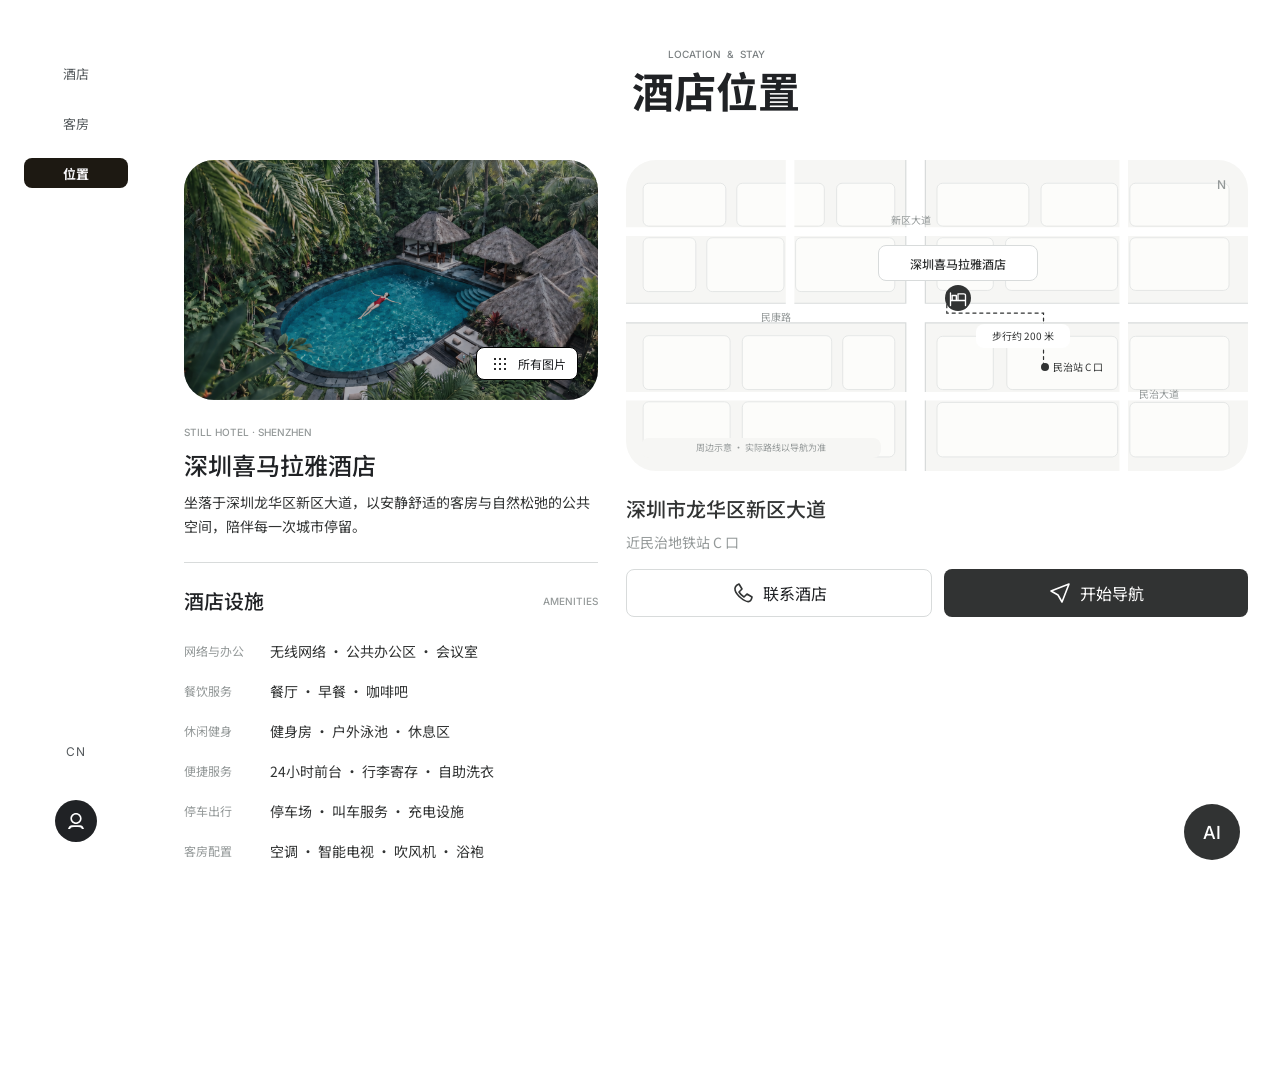
==== location.html @ 6130de10 "Publish hotel booking demo site" ====
<!doctype html>
<html lang="zh-CN"><head><link rel="icon" href="assets/favicon.svg?v=4" type="image/svg+xml"><meta charset="utf-8"><meta name="viewport" content="width=device-width, initial-scale=1, viewport-fit=cover"><title>酒店位置 · 深圳喜马拉雅酒店</title><link rel="stylesheet" href="css/base.css"><link rel="stylesheet" href="css/location.css"></head><body class="location-page"><aside class="site-sidebar" data-sidebar="location"></aside><main class="page-main"><header class="page-heading"><p>LOCATION  &amp;  STAY</p><h1>酒店位置</h1></header><div class="location-body"><section class="location-intro"><div class="location-photo"><img src="assets/location/7f767.png" alt="酒店户外泳池与自然环境"><a class="location-photos" href="gallery.html?type=hotel"><img src="assets/location/2e0fc.svg" alt="">所有图片</a></div><div class="location-about"><p class="eyebrow">STILL HOTEL · SHENZHEN</p><h2>深圳喜马拉雅酒店</h2><p>坐落于深圳龙华区新区大道，以安静舒适的客房与自然松弛的公共空间，陪伴每一次城市停留。</p></div><div class="location-divider"></div><section class="location-amenities"><header><h2>酒店设施</h2><span>AMENITIES</span></header><dl><div class="amenity-row"><dt>网络与办公</dt><dd>无线网络 · 公共办公区 · 会议室</dd></div><div class="amenity-row"><dt>餐饮服务</dt><dd>餐厅 · 早餐 · 咖啡吧</dd></div><div class="amenity-row"><dt>休闲健身</dt><dd>健身房 · 户外泳池 · 休息区</dd></div><div class="amenity-row"><dt>便捷服务</dt><dd>24小时前台 · 行李寄存 · 自助洗衣</dd></div><div class="amenity-row"><dt>停车出行</dt><dd>停车场 · 叫车服务 · 充电设施</dd></div><div class="amenity-row"><dt>客房配置</dt><dd>空调 · 智能电视 · 吹风机 · 浴袍</dd></div></dl></section></section><section class="location-map-column" aria-label="地图与到店信息"><div class="location-map"><img src="assets/location/9c6fa.svg" alt="酒店周边道路和步行路线示意图"><span class="map-north">N</span><span class="map-street map-street-one">新区大道</span><span class="map-street map-street-two">民康路</span><span class="map-street map-street-three">民治大道</span><div class="map-hotel"><div class="map-hotel-name">深圳喜马拉雅酒店</div><div class="map-hotel-icon"><img src="assets/location/abab0.svg" alt="酒店位置"></div></div><div class="map-station"><i></i>民治站 C 口</div><div class="map-distance">步行约 200 米</div><div class="map-note">周边示意 · 实际路线以导航为准</div></div><div class="location-address"><div class="location-address-copy"><h2>深圳市龙华区新区大道</h2><p>近民治地铁站 C 口</p></div><div class="location-actions"><button class="ui-button button-outline" type="button" data-contact><img src="assets/orders/0056a.svg" alt="">联系酒店</button><a class="ui-button button-dark" href="https://uri.amap.com/search?keyword=%E6%B7%B1%E5%9C%B3%E5%B8%82%E9%BE%99%E5%8D%8E%E5%8C%BA%E6%96%B0%E5%8C%BA%E5%A4%A7%E9%81%93&amp;city=%E6%B7%B1%E5%9C%B3" target="_blank" rel="noopener"><img src="assets/location/9ccf1.svg" alt="">开始导航</a></div></div></section></div></main><button class="location-ai" type="button" aria-label="打开 AI 旅行助手" aria-expanded="false" aria-controls="ai-panel"><span class="location-ai-label">AI · 智能点评，看看酒店评价</span><span class="location-ai-orb">AI</span></button><section class="ai-panel" id="ai-panel" hidden aria-label="AI 旅行助手"><header><h2>AI 旅行助手</h2><button type="button" data-close-ai aria-label="关闭旅行助手">×</button></header><p>从酒店位置与设施信息，了解这次入住。</p><div class="ai-prompts"><button data-ai-question>如何到店？</button><button data-ai-question>有哪些设施？</button><button data-ai-question>停车方便吗？</button></div><div class="ai-answer" aria-live="polite">选择一个问题，查看本页提供的酒店信息。</div><form id="ai-form"><input name="question" aria-label="旅行问题" placeholder="想了解什么？" maxlength="200"><button type="submit">发送</button></form></section><dialog class="ui-dialog" id="hotel-contact"><button class="ui-dialog-close" data-dialog-close aria-label="关闭联系信息">×</button><h2>联系酒店</h2><p>深圳喜马拉雅酒店<br>深圳市龙华区新区大道<br>24 小时前台服务</p><p>设计稿未提供联系电话。完成酒店资料接入后，此处将展示酒店确认的联系方式。</p><div class="dialog-actions"><button class="ui-button button-dark" data-dialog-close>知道了</button></div></dialog><script type="module" src="js/common.js"></script><script type="module" src="js/location.js"></script></body></html>
---- css/base.css ----
@import url('./fonts.css');
@import url('./calendar.css');
:root{--ink:#202225;--text:#313333;--muted:#949999;--border:#d8dbdb;--soft:#f6f6f4;--dark:#1d1912;--motion:180ms cubic-bezier(.2,.7,.25,1);font-family:Inter,'Noto Sans SC','PingFang SC',sans-serif;color:var(--ink);font-synthesis:none;-webkit-font-smoothing:antialiased}
*{box-sizing:border-box}html{scroll-behavior:smooth}body{margin:0;background:#fff;font-size:14px}h1,h2,h3,p{margin:0}a{color:inherit;text-decoration:none}button,input,select,textarea{font:inherit;color:inherit}button,a,input,select,textarea{ -webkit-tap-highlight-color:transparent}button{cursor:pointer;border:0;background:none}button,a,input,select,textarea{transition:background-color var(--motion),border-color var(--motion),box-shadow var(--motion),transform var(--motion),opacity var(--motion)}button:hover,a:hover{filter:brightness(.94)}button:active,a:active{transform:translateY(1px)}button:disabled{cursor:not-allowed;opacity:.45}button:focus-visible,a:focus-visible{outline:2px solid #827469;outline-offset:4px}input:focus,select:focus,textarea:focus{outline:none;border-color:#827469;box-shadow:0 0 0 3px #82746920}input[type=checkbox],input[type=radio]{accent-color:#202225;cursor:pointer;transition:transform var(--motion)}input[type=checkbox]:active,input[type=radio]:active{transform:scale(.85)}img{display:block;max-width:100%}[hidden]{display:none!important}.sr-only{position:absolute;width:1px;height:1px;padding:0;margin:-1px;overflow:hidden;clip:rect(0,0,0,0);white-space:nowrap;border:0}
.site-sidebar{position:fixed;z-index:20;left:40px;top:92px;width:104px;height:calc(100dvh - 184px);min-height:400px;display:flex;flex-direction:column;align-items:center;padding:10px 0;gap:20px}.site-sidebar nav{display:flex;flex-direction:column;gap:20px;width:100%}.site-nav-link{height:30px;width:104px;display:flex;align-items:center;justify-content:center;font-size:13px;color:#555a5d;border-radius:8px}.site-nav-link[aria-current=page]{background:#1d1912;color:#f8f8fa;font-weight:700}.site-sidebar-footer{margin-top:auto;display:flex;flex-direction:column;gap:40px;align-items:center}.site-language{font-size:12px;letter-spacing:.8px;height:18px;color:#555a5d}.site-account{display:grid;place-items:center;border-radius:50%;width:42px;height:42px;background:#202225}.site-account img{width:15.735px;height:16px}.site-account-menu{position:absolute;bottom:0;left:112px;width:156px;padding:8px;border:1px solid var(--border);background:white;border-radius:10px;box-shadow:0 12px 40px #0002}.site-account-menu a{display:block;padding:12px;border-radius:6px}.site-account-menu a:hover{background:var(--soft)}.orders-page .site-sidebar,.detail-page .site-sidebar{left:0;top:0;height:100dvh;min-height:0;width:184px;padding:50px 40px;border-right:1px solid var(--border)}
.page-main{margin-left:224px;padding:92px 40px 64px 0;min-height:1080px}.page-heading{height:80px;display:flex;flex-direction:column;align-items:center;gap:7px}.page-heading p{font-size:10px;font-weight:500;line-height:12px;color:#7b8082;white-space:pre}.page-heading h1{font-size:42px;line-height:51px;font-weight:700}.button-dark{background:var(--ink);color:white}.button-outline{border:1px solid var(--border);background:white}.ui-button{display:inline-flex;align-items:center;justify-content:center;gap:8px;min-height:44px;padding:10px 20px;border-radius:8px}.ui-button img{width:24px;height:24px}.ui-toast{position:fixed;bottom:28px;left:50%;transform:translate(-50%,15px);padding:14px 22px;background:#202225;color:white;box-shadow:0 8px 24px #0002;border-radius:8px;z-index:120;opacity:0;max-width:calc(100vw - 32px);transition:opacity var(--motion),transform var(--motion);pointer-events:none}.ui-toast.is-visible{opacity:1;transform:translate(-50%,0)}
.search-bar{display:flex;height:68px;border:1px solid #e1e1e1;border-radius:8px;background:white;box-shadow:0 24px 72px #272b2b17;overflow:hidden}.search-field{flex:1;position:relative;display:flex;justify-content:center;flex-direction:column;padding:10px 20px;border-right:1px solid #e1e1e1;gap:0;min-width:0;font-family:'PingFang SC','Noto Sans SC',sans-serif}.search-label{font-size:11px;color:#949999;letter-spacing:2px;line-height:16.5px}.search-value{font-size:15px;line-height:22.5px;color:#1d1912;white-space:nowrap}.search-field input,.search-field select{position:absolute;inset:0;opacity:0;width:100%;height:100%;cursor:pointer;border:0}.search-field:focus-within{background:#f6f6f4;box-shadow:inset 0 0 0 2px #827469}.search-submit{flex:1;padding:0;background:#1d1912;color:white;font-family:'PingFang SC','Noto Sans SC',sans-serif;font-size:14px}.global-loading{position:fixed;top:0;left:0;right:0;height:3px;z-index:200;background:#e8e8e5;overflow:hidden}.global-loading:after{content:'';position:absolute;inset:0 auto 0 0;width:35%;background:#202225;animation:load-progress 1s ease-in-out infinite}@keyframes load-progress{from{transform:translateX(-110%)}to{transform:translateX(390%)}}.ui-dialog{max-width:560px;width:calc(100% - 32px);border:1px solid var(--border);border-radius:12px;padding:28px;box-shadow:0 24px 90px #0003;color:var(--text)}.ui-dialog::backdrop{background:#20222560;backdrop-filter:blur(3px)}.ui-dialog h2{font-size:22px;margin-bottom:18px}.ui-dialog p{line-height:1.8;margin-bottom:18px}.ui-dialog-close{float:right;font-size:22px}.dialog-actions{display:flex;justify-content:flex-end;gap:12px;margin-top:24px}
@media(min-width:768px) and (max-height:900px){.site-sidebar{top:48px;height:calc(100dvh - 96px)}.page-main{padding-top:48px}.orders-page .site-sidebar,.detail-page .site-sidebar{top:0;height:100dvh}}
@media(min-width:768px) and (max-width:1439px){.page-main{margin-left:184px;padding-right:32px}.site-sidebar{left:24px}.orders-page .site-sidebar,.detail-page .site-sidebar{left:0}}
@media(max-width:767px){body{font-size:14px}.site-sidebar,.orders-page .site-sidebar,.detail-page .site-sidebar{top:0;left:0;width:100%;height:64px;min-height:0;flex-direction:row;justify-content:space-between;padding:12px 16px;gap:12px;background:#fff;border:0;border-bottom:1px solid #e8e9e9}.site-sidebar nav{flex-direction:row;gap:4px;width:auto}.site-nav-link{width:auto;min-width:54px;height:34px;padding:0 12px}.site-sidebar-footer{margin:0;flex-direction:row;gap:8px}.site-language{display:none}.site-account{width:34px;height:34px}.site-account-menu{top:56px;bottom:auto;left:auto;right:12px}.page-main{margin:0;padding:94px 20px 40px;min-height:100dvh}.page-heading{height:76px}.page-heading h1{font-size:30px;line-height:40px}.search-bar{display:grid;grid-template-columns:repeat(2,minmax(0,1fr));height:128px}.search-field{padding:10px 14px;border-bottom:1px solid #e1e1e1}.search-field:nth-child(2){border-right:0}.search-label{font-size:10px}.search-value{font-size:14px}.ui-toast{bottom:18px;font-size:13px;width:max-content}.ui-dialog{padding:20px}.ui-dialog h2{font-size:20px}}
@media(prefers-reduced-motion:reduce){html{scroll-behavior:auto}*,*:before,*:after{animation-duration:.01ms!important;transition-duration:.01ms!important;animation-iteration-count:1!important}}

@media(max-width:767px){.site-sidebar,.orders-page .site-sidebar,.detail-page .site-sidebar{height:calc(64px + env(safe-area-inset-top));padding-top:calc(12px + env(safe-area-inset-top))}.site-account-menu{top:calc(56px + env(safe-area-inset-top))}.page-main{padding-top:calc(94px + env(safe-area-inset-top))}}

@media(max-width:767px){.orders-page .orders-main,.detail-page .orders-main{padding-top:calc(64px + env(safe-area-inset-top))}}
---- css/location.css ----
.location-body{display:grid;grid-template-columns:minmax(0,600fr) minmax(0,1016fr);gap:40px;margin-top:32px}.location-intro{display:flex;flex-direction:column;gap:24px;min-width:0}.location-photo{position:relative;height:260px}.location-photo>img{width:100%;height:100%;object-fit:cover;border-radius:30px}.location-photos{position:absolute;bottom:20px;right:20px;display:flex;align-items:center;gap:6px;height:33px;padding:1px 11px;background:white;border:1px solid #010101;border-radius:8px;font-size:12px}.location-photos img{width:24px;height:24px}.location-about{display:flex;flex-direction:column;gap:8px;font-family:'Noto Sans SC',sans-serif}.location-about .eyebrow{font-family:Inter,sans-serif;font-size:10px;line-height:16px;color:#949999;font-weight:500}.location-about h2{font-size:24px;line-height:34px;font-weight:500}.location-about p{font-size:16px;line-height:24px;color:#313333}.location-divider{height:1px;background:#d8dbdb}.location-amenities{font-family:'Noto Sans SC',sans-serif}.location-amenities header{display:flex;justify-content:space-between;align-items:center;height:28px;margin-bottom:16px}.location-amenities h2{font-size:20px;line-height:28px;font-weight:500}.location-amenities header span{font-family:Inter,sans-serif;font-size:10px;font-weight:500;color:#949999}.amenity-row{display:grid;grid-template-columns:84px 1fr;gap:16px;align-items:center;min-height:40px}.amenity-row dt{font-size:14px;line-height:22px;color:#949999}.amenity-row dd{font-size:16px;line-height:24px;color:#313333;margin:0}.location-amenities dl{margin:0}.location-map-column{min-width:0}.location-map{position:relative;width:100%;aspect-ratio:2;background:#f6f6f4;overflow:hidden;border-radius:30px;font-family:'Noto Sans SC',sans-serif;color:#949999}.location-map>img{width:100%;height:100%;object-fit:fill}.map-north{position:absolute;left:95.08%;top:5.12%;font:500 12px/18px Inter,sans-serif}.map-street{position:absolute;font-size:14px;line-height:22px}.map-street-one{left:42.62%;top:15.75%}.map-street-two{left:21.65%;top:46.85%}.map-street-three{left:82.48%;top:71.85%}.map-hotel{position:absolute;left:40.55%;top:27.36%;display:flex;flex-direction:column;align-items:center;gap:4px;color:#313333}.map-hotel-name{display:flex;align-items:center;justify-content:center;height:48px;width:224px;background:#fff;border:1px solid #d8dbdb;border-radius:8px;font-size:16px;font-weight:500}.map-hotel-icon{display:grid;place-items:center;width:32px;height:32px;background:#313333;border-radius:50%}.map-hotel-icon img{width:24px;height:24px}.map-station{position:absolute;left:66.73%;top:62.6%;display:flex;align-items:center;gap:8px;height:32px;font-size:14px;color:#313333;white-space:nowrap}.map-station i{width:8px;height:8px;background:#313333;border-radius:50%}.map-distance{position:absolute;left:56.3%;top:52.76%;height:32px;width:136px;border-radius:8px;display:grid;place-items:center;background:white;color:#313333;font-size:14px}.map-note{position:absolute;left:2.36%;top:89.37%;width:324px;height:30px;border-radius:8px;background:#f6f6f4;display:grid;place-items:center;font-size:12px}.location-address{margin-top:24px;min-height:72px;display:flex;align-items:center;gap:24px;font-family:'Noto Sans SC',sans-serif}.location-address-copy{flex:1;min-width:0;display:flex;flex-direction:column;gap:8px}.location-address h2{font-size:20px;line-height:28px;font-weight:500;color:#313333}.location-address p{font-size:14px;line-height:22px;color:#949999}.location-actions{display:flex;gap:12px}.location-actions .ui-button{width:176px;height:48px;font-size:16px;padding:8px 12px}.location-actions .button-dark{background:#313333}.location-ai{position:fixed;right:40px;bottom:40px;z-index:30;display:flex;align-items:center;gap:12px;padding:0}.location-ai-label{display:grid;place-items:center;width:240px;height:44px;border:1px solid #d8dbdb;border-radius:8px;background:white;font:14px/22px 'Noto Sans SC',sans-serif}.location-ai-orb{display:grid;place-items:center;width:56px;height:56px;border-radius:50%;background:#313333;color:white;font-size:18px;font-weight:500}.ai-panel{position:fixed;z-index:35;right:40px;bottom:112px;width:396px;background:white;border:1px solid #d8dbdb;border-radius:16px;box-shadow:0 16px 60px #2022251c;padding:24px;font-family:'Noto Sans SC',sans-serif}.ai-panel header{display:flex;justify-content:space-between;align-items:center;margin-bottom:16px}.ai-panel h2{font-size:18px}.ai-panel header button{font-size:24px}.ai-panel p{font-size:14px;line-height:24px;color:#555a5d}.ai-prompts{display:flex;gap:8px;flex-wrap:wrap;margin:20px 0}.ai-prompts button{padding:8px 12px;border:1px solid var(--border);border-radius:8px;font-size:12px}.ai-answer{background:var(--soft);padding:12px;border-radius:8px;min-height:64px;font-size:14px;line-height:24px}.ai-panel form{display:flex;margin-top:16px;gap:8px}.ai-panel input{min-width:0;flex:1;border:1px solid var(--border);border-radius:8px;padding:10px;font-size:13px}.ai-panel form button{padding:10px;background:#313333;color:white;border-radius:8px}
@media(min-width:768px) and (max-width:1599px){.location-body{grid-template-columns:4fr 6fr;gap:28px}.location-address{align-items:flex-start;flex-direction:column;gap:16px}.location-actions{width:100%}.location-actions .ui-button{flex:1}.amenity-row{grid-template-columns:76px 1fr;gap:10px}.amenity-row dt{font-size:12px}.amenity-row dd{font-size:14px}.location-about p{font-size:14px;line-height:24px}.location-photo{height:240px}.map-hotel-name{width:160px;height:36px;font-size:12px}.map-hotel-icon{width:26px;height:26px}.map-hotel-icon img{width:20px;height:20px}.map-street{font-size:10px}.map-station{font-size:10px;height:24px;gap:4px}.map-distance{font-size:10px;width:94px;height:24px}.map-note{font-size:9px;width:240px;height:20px}.location-ai-label{display:none}}
@media(max-width:767px){.location-body{grid-template-columns:1fr;gap:32px;margin-top:16px}.location-intro{gap:20px}.location-photo{height:220px}.location-photo>img{border-radius:22px}.location-about h2{font-size:22px;line-height:32px}.location-about p{font-size:14px;line-height:24px}.location-amenities h2{font-size:18px}.amenity-row{grid-template-columns:72px 1fr;gap:12px;min-height:38px}.amenity-row dt{font-size:12px}.amenity-row dd{font-size:13px}.location-map{height:240px;aspect-ratio:auto;border-radius:22px}.map-hotel-name{width:145px;height:32px;font-size:11px}.map-hotel{left:32%;top:27%}.map-hotel-icon{width:24px;height:24px}.map-hotel-icon img{width:18px;height:18px}.map-street{font-size:9px}.map-distance{width:100px;height:22px;font-size:10px;left:49%;top:52%}.map-station{font-size:9px;left:63%;top:63%;gap:4px}.map-station i{width:5px;height:5px}.map-note{font-size:9px;width:230px;height:22px;left:3%;top:87%}.map-north{font-size:9px;left:93%}.location-address{margin-top:20px;flex-direction:column;align-items:stretch;gap:20px}.location-address h2{font-size:18px;line-height:26px}.location-address p{font-size:12px;line-height:20px}.location-actions .ui-button{width:0;flex:1;font-size:14px;padding:8px}.location-actions{gap:10px}.location-page .page-main{padding-bottom:110px}.location-ai{right:20px;bottom:20px}.location-ai-label{display:none}.location-ai-orb{width:50px;height:50px;font-size:16px}.ai-panel{right:16px;bottom:84px;width:calc(100% - 32px);padding:20px}}

@media(max-width:767px){.location-ai{bottom:calc(20px + env(safe-area-inset-bottom))}.ai-panel{bottom:calc(84px + env(safe-area-inset-bottom))}}
.location-photo{overflow:hidden;border-radius:30px}.location-photo>img{border-radius:0}.location-photo:after{content:"";position:absolute;inset:0;background:rgba(23,26,28,.3);pointer-events:none;z-index:1}.location-photos{z-index:2}@media(max-width:767px){.location-photo{border-radius:22px}}
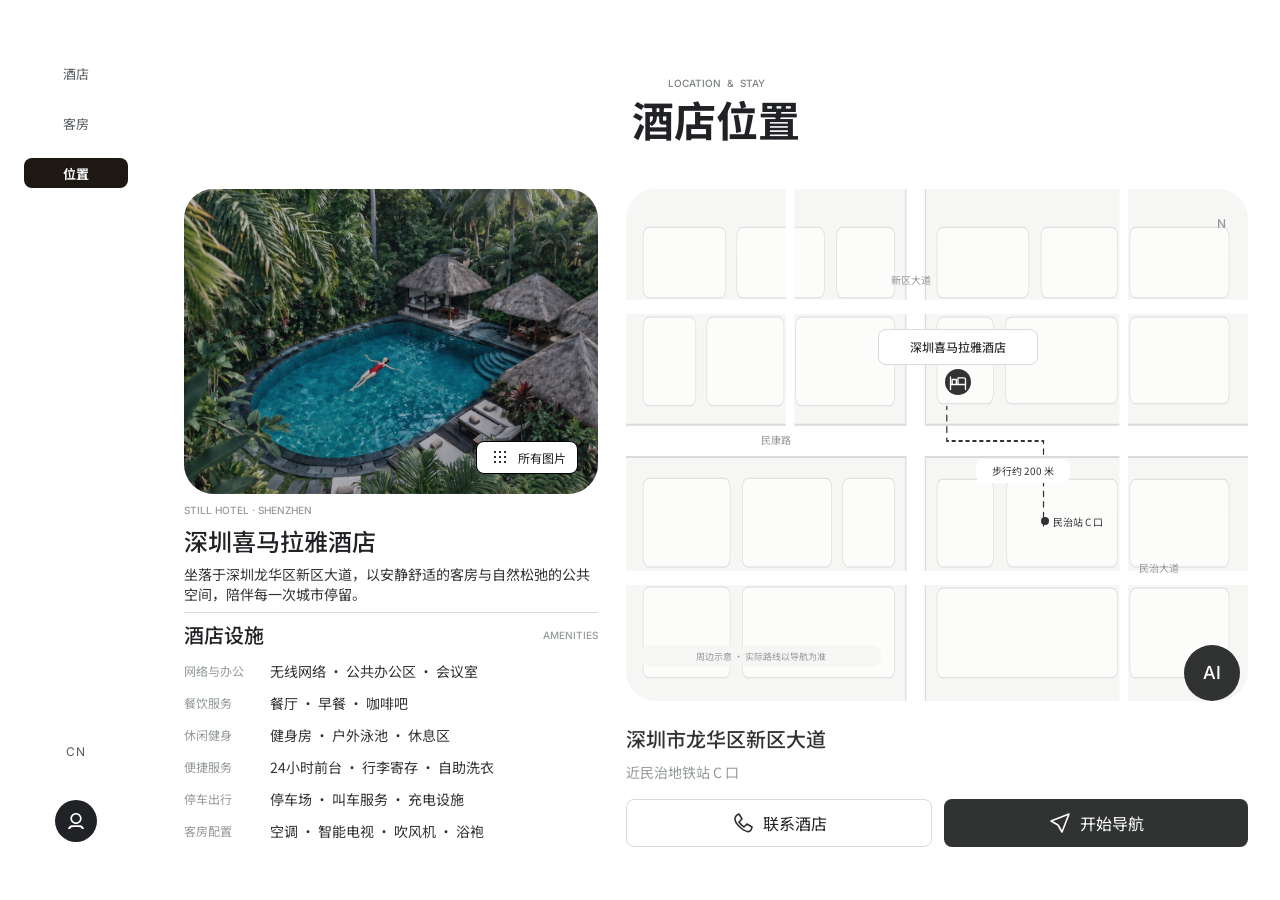
==== commit c9559907: "修复酒店与位置页高度适配及导航后备显示" ====
--- a/location.html
+++ b/location.html
@@ -1,2 +1,2 @@
 <!doctype html>
-<html lang="zh-CN"><head><link rel="icon" href="assets/favicon.svg?v=4" type="image/svg+xml"><meta charset="utf-8"><meta name="viewport" content="width=device-width, initial-scale=1, viewport-fit=cover"><title>酒店位置 · 深圳喜马拉雅酒店</title><link rel="stylesheet" href="css/base.css"><link rel="stylesheet" href="css/location.css"></head><body class="location-page"><aside class="site-sidebar" data-sidebar="location"></aside><main class="page-main"><header class="page-heading"><p>LOCATION  &amp;  STAY</p><h1>酒店位置</h1></header><div class="location-body"><section class="location-intro"><div class="location-photo"><img src="assets/location/7f767.png" alt="酒店户外泳池与自然环境"><a class="location-photos" href="gallery.html?type=hotel"><img src="assets/location/2e0fc.svg" alt="">所有图片</a></div><div class="location-about"><p class="eyebrow">STILL HOTEL · SHENZHEN</p><h2>深圳喜马拉雅酒店</h2><p>坐落于深圳龙华区新区大道，以安静舒适的客房与自然松弛的公共空间，陪伴每一次城市停留。</p></div><div class="location-divider"></div><section class="location-amenities"><header><h2>酒店设施</h2><span>AMENITIES</span></header><dl><div class="amenity-row"><dt>网络与办公</dt><dd>无线网络 · 公共办公区 · 会议室</dd></div><div class="amenity-row"><dt>餐饮服务</dt><dd>餐厅 · 早餐 · 咖啡吧</dd></div><div class="amenity-row"><dt>休闲健身</dt><dd>健身房 · 户外泳池 · 休息区</dd></div><div class="amenity-row"><dt>便捷服务</dt><dd>24小时前台 · 行李寄存 · 自助洗衣</dd></div><div class="amenity-row"><dt>停车出行</dt><dd>停车场 · 叫车服务 · 充电设施</dd></div><div class="amenity-row"><dt>客房配置</dt><dd>空调 · 智能电视 · 吹风机 · 浴袍</dd></div></dl></section></section><section class="location-map-column" aria-label="地图与到店信息"><div class="location-map"><img src="assets/location/9c6fa.svg" alt="酒店周边道路和步行路线示意图"><span class="map-north">N</span><span class="map-street map-street-one">新区大道</span><span class="map-street map-street-two">民康路</span><span class="map-street map-street-three">民治大道</span><div class="map-hotel"><div class="map-hotel-name">深圳喜马拉雅酒店</div><div class="map-hotel-icon"><img src="assets/location/abab0.svg" alt="酒店位置"></div></div><div class="map-station"><i></i>民治站 C 口</div><div class="map-distance">步行约 200 米</div><div class="map-note">周边示意 · 实际路线以导航为准</div></div><div class="location-address"><div class="location-address-copy"><h2>深圳市龙华区新区大道</h2><p>近民治地铁站 C 口</p></div><div class="location-actions"><button class="ui-button button-outline" type="button" data-contact><img src="assets/orders/0056a.svg" alt="">联系酒店</button><a class="ui-button button-dark" href="https://uri.amap.com/search?keyword=%E6%B7%B1%E5%9C%B3%E5%B8%82%E9%BE%99%E5%8D%8E%E5%8C%BA%E6%96%B0%E5%8C%BA%E5%A4%A7%E9%81%93&amp;city=%E6%B7%B1%E5%9C%B3" target="_blank" rel="noopener"><img src="assets/location/9ccf1.svg" alt="">开始导航</a></div></div></section></div></main><button class="location-ai" type="button" aria-label="打开 AI 旅行助手" aria-expanded="false" aria-controls="ai-panel"><span class="location-ai-label">AI · 智能点评，看看酒店评价</span><span class="location-ai-orb">AI</span></button><section class="ai-panel" id="ai-panel" hidden aria-label="AI 旅行助手"><header><h2>AI 旅行助手</h2><button type="button" data-close-ai aria-label="关闭旅行助手">×</button></header><p>从酒店位置与设施信息，了解这次入住。</p><div class="ai-prompts"><button data-ai-question>如何到店？</button><button data-ai-question>有哪些设施？</button><button data-ai-question>停车方便吗？</button></div><div class="ai-answer" aria-live="polite">选择一个问题，查看本页提供的酒店信息。</div><form id="ai-form"><input name="question" aria-label="旅行问题" placeholder="想了解什么？" maxlength="200"><button type="submit">发送</button></form></section><dialog class="ui-dialog" id="hotel-contact"><button class="ui-dialog-close" data-dialog-close aria-label="关闭联系信息">×</button><h2>联系酒店</h2><p>深圳喜马拉雅酒店<br>深圳市龙华区新区大道<br>24 小时前台服务</p><p>设计稿未提供联系电话。完成酒店资料接入后，此处将展示酒店确认的联系方式。</p><div class="dialog-actions"><button class="ui-button button-dark" data-dialog-close>知道了</button></div></dialog><script type="module" src="js/common.js"></script><script type="module" src="js/location.js"></script></body></html>
+<html lang="zh-CN"><head><link rel="icon" href="assets/favicon.svg?v=4" type="image/svg+xml"><meta charset="utf-8"><meta name="viewport" content="width=device-width, initial-scale=1, viewport-fit=cover"><title>酒店位置 · 深圳喜马拉雅酒店</title><link rel="stylesheet" href="css/base.css"><link rel="stylesheet" href="css/location.css"></head><body class="location-page"><aside class="site-sidebar" data-sidebar="location"><nav aria-label="主导航"><a class="site-nav-link" href="index.html">酒店</a><a class="site-nav-link" href="rooms.html">客房</a><a class="site-nav-link" href="location.html" aria-current="page">位置</a></nav><div class="site-sidebar-footer"><span class="site-language">CN</span><a class="site-account" href="orders.html" aria-label="账户与订单"><img src="assets/home/543d1.svg" alt=""></a></div></aside><main class="page-main"><header class="page-heading"><p>LOCATION  &amp;  STAY</p><h1>酒店位置</h1></header><div class="location-body"><section class="location-intro"><div class="location-photo"><img src="assets/location/7f767.png" alt="酒店户外泳池与自然环境"><a class="location-photos" href="gallery.html?type=hotel"><img src="assets/location/2e0fc.svg" alt="">所有图片</a></div><div class="location-about"><p class="eyebrow">STILL HOTEL · SHENZHEN</p><h2>深圳喜马拉雅酒店</h2><p>坐落于深圳龙华区新区大道，以安静舒适的客房与自然松弛的公共空间，陪伴每一次城市停留。</p></div><div class="location-divider"></div><section class="location-amenities"><header><h2>酒店设施</h2><span>AMENITIES</span></header><dl><div class="amenity-row"><dt>网络与办公</dt><dd>无线网络 · 公共办公区 · 会议室</dd></div><div class="amenity-row"><dt>餐饮服务</dt><dd>餐厅 · 早餐 · 咖啡吧</dd></div><div class="amenity-row"><dt>休闲健身</dt><dd>健身房 · 户外泳池 · 休息区</dd></div><div class="amenity-row"><dt>便捷服务</dt><dd>24小时前台 · 行李寄存 · 自助洗衣</dd></div><div class="amenity-row"><dt>停车出行</dt><dd>停车场 · 叫车服务 · 充电设施</dd></div><div class="amenity-row"><dt>客房配置</dt><dd>空调 · 智能电视 · 吹风机 · 浴袍</dd></div></dl></section></section><section class="location-map-column" aria-label="地图与到店信息"><div class="location-map"><img src="assets/location/9c6fa.svg" alt="酒店周边道路和步行路线示意图"><span class="map-north">N</span><span class="map-street map-street-one">新区大道</span><span class="map-street map-street-two">民康路</span><span class="map-street map-street-three">民治大道</span><div class="map-hotel"><div class="map-hotel-name">深圳喜马拉雅酒店</div><div class="map-hotel-icon"><img src="assets/location/abab0.svg" alt="酒店位置"></div></div><div class="map-station"><i></i>民治站 C 口</div><div class="map-distance">步行约 200 米</div><div class="map-note">周边示意 · 实际路线以导航为准</div></div><div class="location-address"><div class="location-address-copy"><h2>深圳市龙华区新区大道</h2><p>近民治地铁站 C 口</p></div><div class="location-actions"><button class="ui-button button-outline" type="button" data-contact><img src="assets/orders/0056a.svg" alt="">联系酒店</button><a class="ui-button button-dark" href="https://uri.amap.com/search?keyword=%E6%B7%B1%E5%9C%B3%E5%B8%82%E9%BE%99%E5%8D%8E%E5%8C%BA%E6%96%B0%E5%8C%BA%E5%A4%A7%E9%81%93&amp;city=%E6%B7%B1%E5%9C%B3" target="_blank" rel="noopener"><img src="assets/location/9ccf1.svg" alt="">开始导航</a></div></div></section></div></main><button class="location-ai" type="button" aria-label="打开 AI 旅行助手" aria-expanded="false" aria-controls="ai-panel"><span class="location-ai-label">AI · 智能点评，看看酒店评价</span><span class="location-ai-orb">AI</span></button><section class="ai-panel" id="ai-panel" hidden aria-label="AI 旅行助手"><header><h2>AI 旅行助手</h2><button type="button" data-close-ai aria-label="关闭旅行助手">×</button></header><p>从酒店位置与设施信息，了解这次入住。</p><div class="ai-prompts"><button data-ai-question>如何到店？</button><button data-ai-question>有哪些设施？</button><button data-ai-question>停车方便吗？</button></div><div class="ai-answer" aria-live="polite">选择一个问题，查看本页提供的酒店信息。</div><form id="ai-form"><input name="question" aria-label="旅行问题" placeholder="想了解什么？" maxlength="200"><button type="submit">发送</button></form></section><dialog class="ui-dialog" id="hotel-contact"><button class="ui-dialog-close" data-dialog-close aria-label="关闭联系信息">×</button><h2>联系酒店</h2><p>深圳喜马拉雅酒店<br>深圳市龙华区新区大道<br>24 小时前台服务</p><p>设计稿未提供联系电话。完成酒店资料接入后，此处将展示酒店确认的联系方式。</p><div class="dialog-actions"><button class="ui-button button-dark" data-dialog-close>知道了</button></div></dialog><script type="module" src="js/common.js"></script><script type="module" src="js/location.js"></script></body></html>
--- a/css/location.css
+++ b/css/location.css
@@ -4,3 +4,27 @@
 
 @media(max-width:767px){.location-ai{bottom:calc(20px + env(safe-area-inset-bottom))}.ai-panel{bottom:calc(84px + env(safe-area-inset-bottom))}}
 .location-photo{overflow:hidden;border-radius:30px}.location-photo>img{border-radius:0}.location-photo:after{content:"";position:absolute;inset:0;background:rgba(23,26,28,.3);pointer-events:none;z-index:1}.location-photos{z-index:2}@media(max-width:767px){.location-photo{border-radius:22px}}
+
+/* 页面和两列内容共同分配视口高度。 */
+@media (min-width:768px){
+  .location-page .page-main{height:100dvh;min-height:760px;display:flex;flex-direction:column;padding-top:clamp(48px,8.52dvh,92px);padding-bottom:clamp(40px,5.93dvh,64px)}
+  .location-body{flex:1;min-height:0;align-items:stretch}
+  .location-intro{min-height:0}
+  .location-photo{height:auto;flex:1;min-height:160px}
+  .location-map-column{display:flex;flex-direction:column;min-height:0}
+  .location-map{flex:1;min-height:300px;aspect-ratio:auto}
+  .location-map>img{object-fit:fill}
+  .location-page{--location-assistant-bottom:calc(clamp(40px,5.93dvh,64px) + 24px + 72px)}
+  .location-ai{bottom:var(--location-assistant-bottom)}
+  .ai-panel{bottom:calc(var(--location-assistant-bottom) + 72px)}
+}
+@media (min-width:768px) and (max-width:1599px){
+  .location-page{--location-assistant-bottom:calc(clamp(40px,5.93dvh,64px) + 24px + 122px)}
+}
+@media (min-width:768px) and (max-height:900px){
+  .location-intro{gap:8px}
+  .location-about{gap:6px}
+  .location-about p{font-size:14px;line-height:20px}
+  .location-amenities header{margin-bottom:6px}
+  .amenity-row{min-height:32px}
+}
